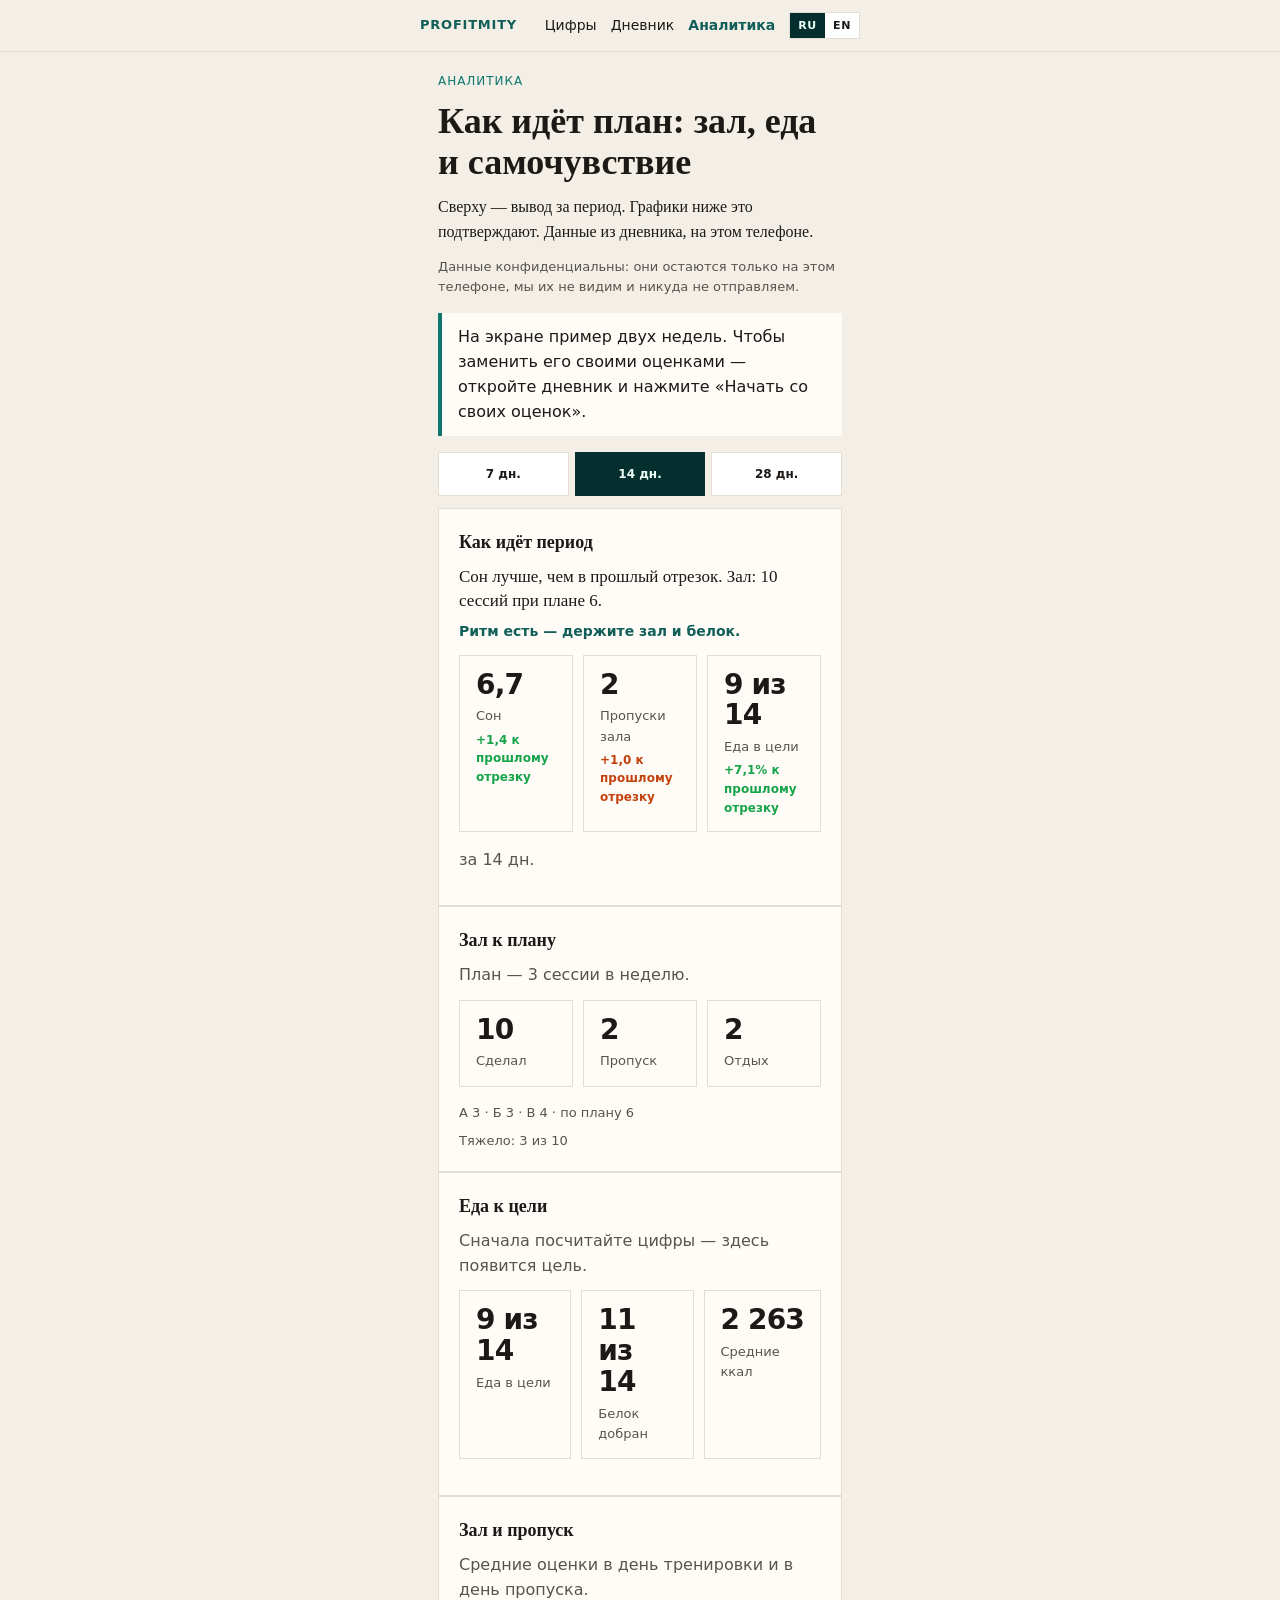
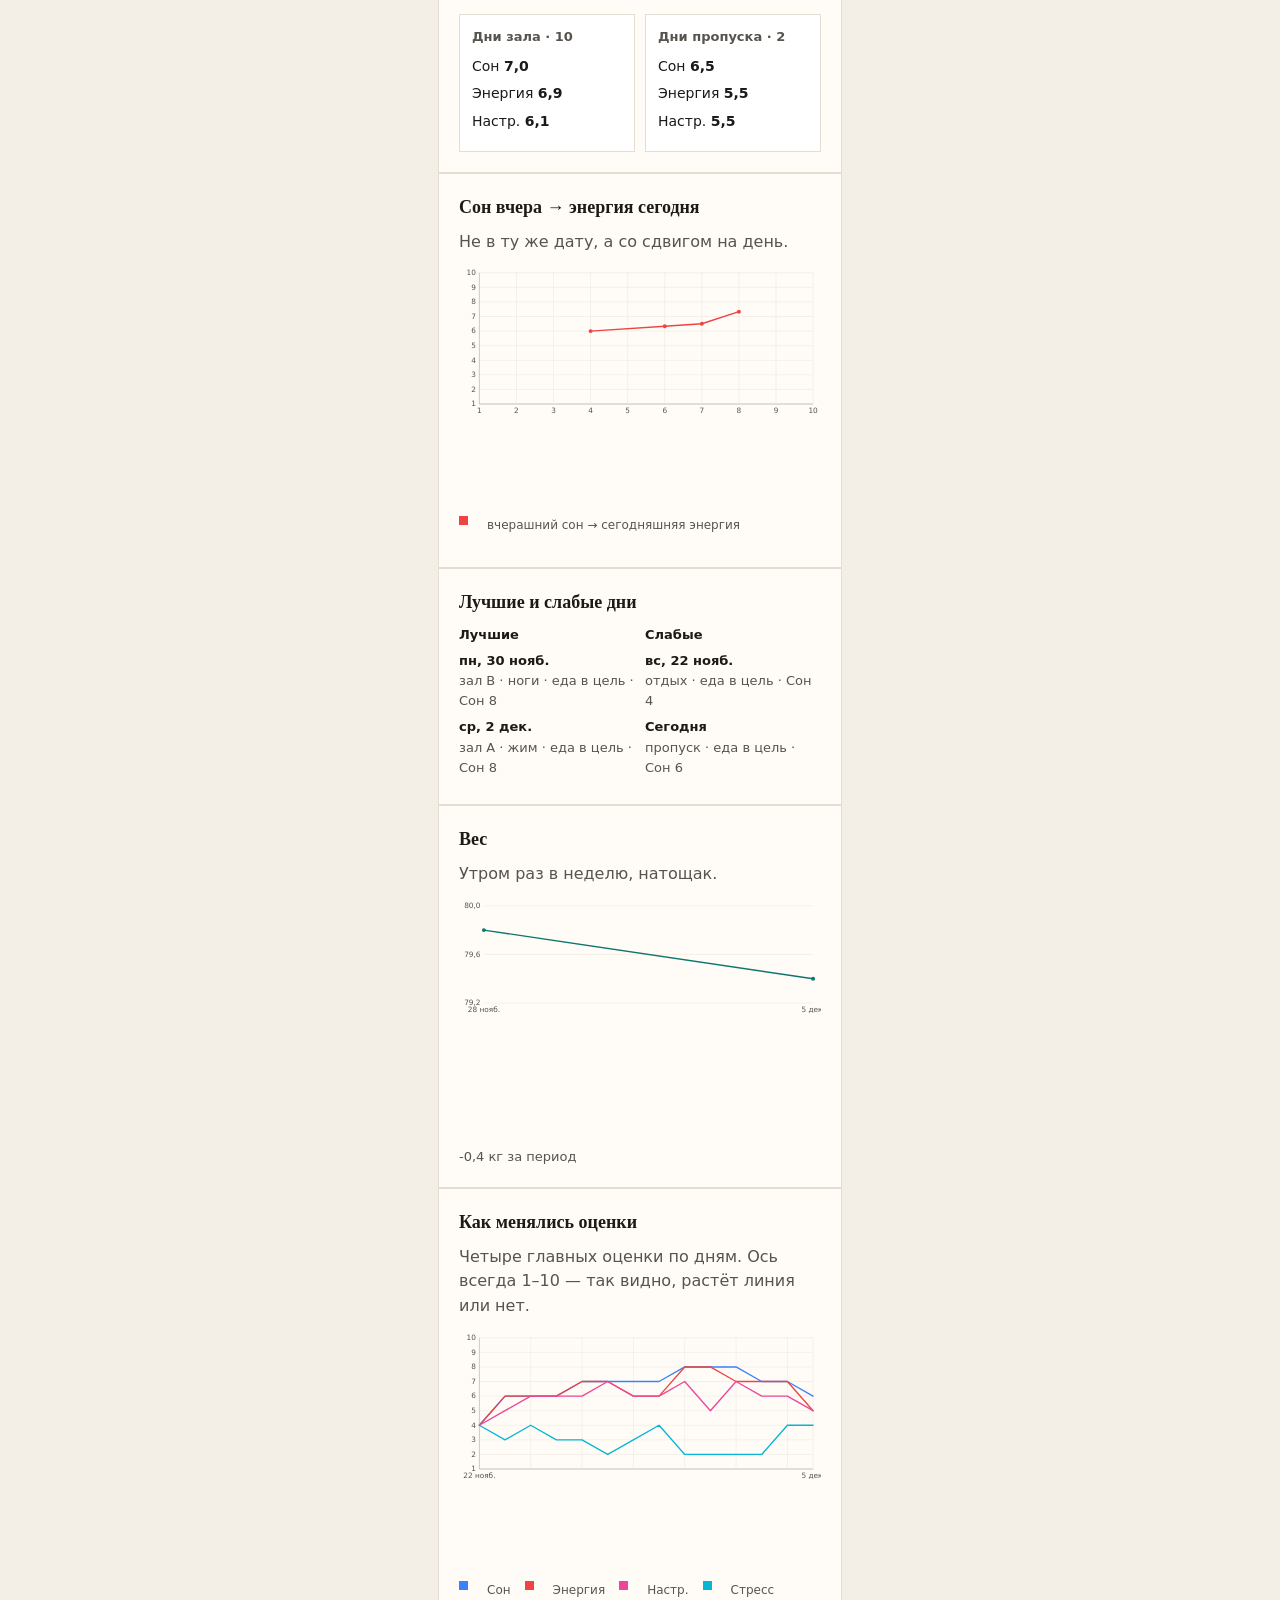
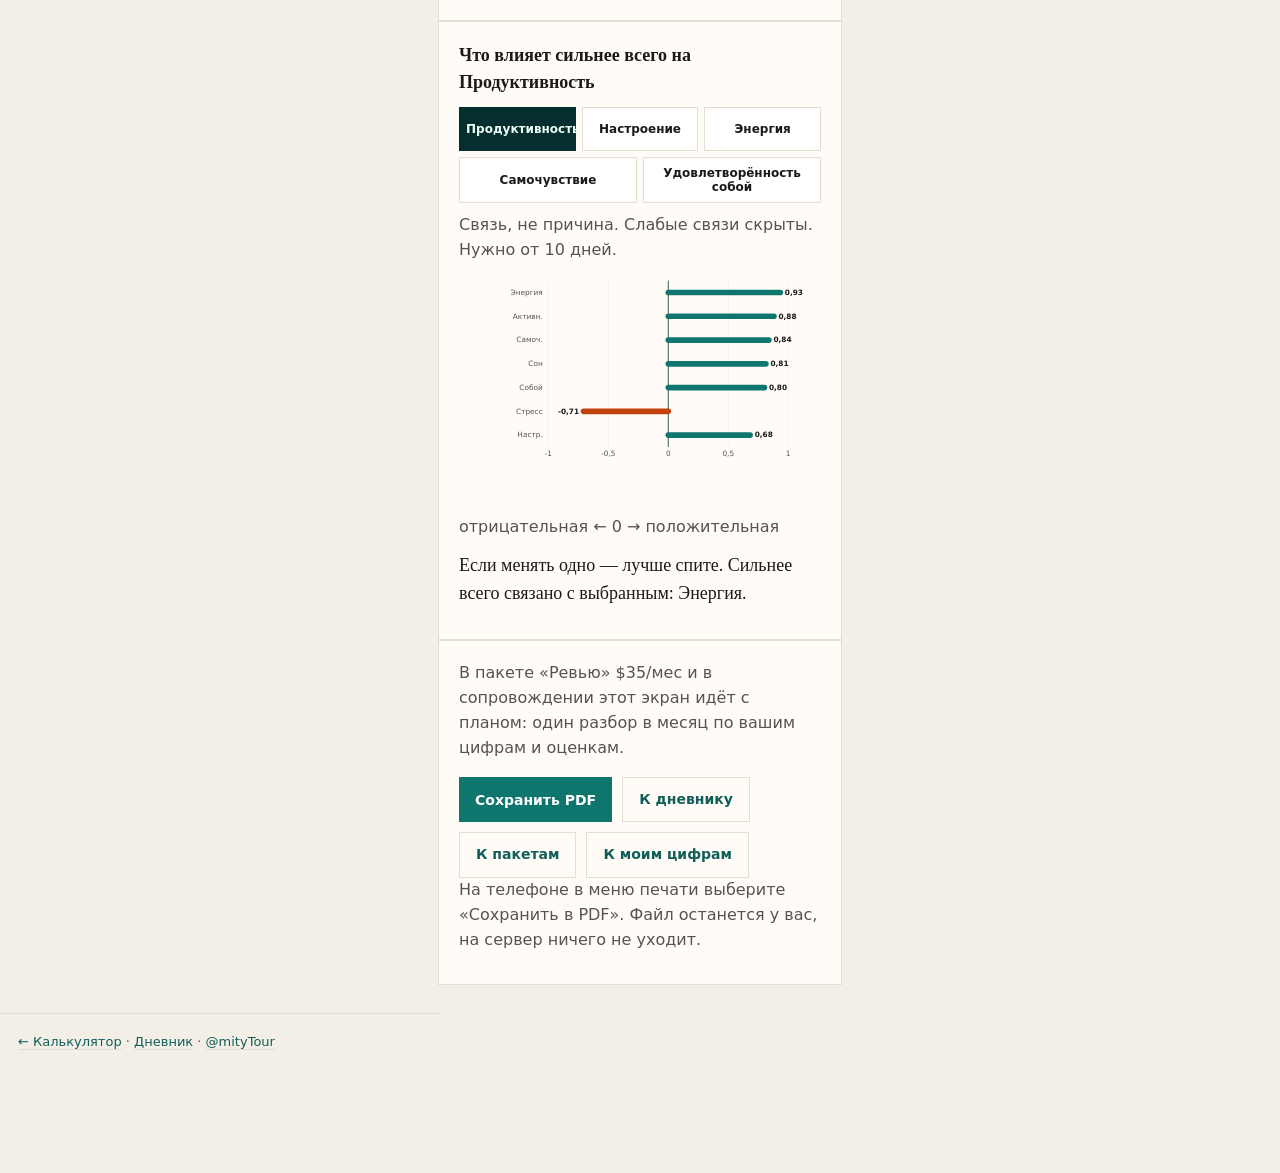
==== site/analytics.html @ 121be903 "Publish the static site so friends can try it on their phones. Co-authored-by: Cursor <cursoragent@c" ====
<!DOCTYPE html>
<html lang="ru" data-page="analytics">
<head>
  <meta charset="utf-8">
  <meta name="viewport" content="width=device-width, initial-scale=1, viewport-fit=cover">
  <title>Аналитика · ProFitMITY</title>
  <meta name="robots" content="noindex">
  <link rel="stylesheet" href="css/app.css">
</head>
<body class="diary-page analytics-page">
  <header class="top no-print">
    <div class="wrap wrap-wide top-inner">
      <a class="brand sans" href="index.html">ProFitMITY</a>
      <div class="top-right">
        <nav class="nav sans">
          <a href="index.html#calc" data-i18n="nav.numbers">Цифры</a>
          <a href="diary.html" data-i18n="nav.diary">Дневник</a>
          <a href="analytics.html" aria-current="page" data-i18n="nav.analytics">Аналитика</a>
        </nav>
        <div class="lang-switch sans" role="group" aria-label="Language">
          <button type="button" data-lang="ru">RU</button>
          <button type="button" data-lang="en">EN</button>
        </div>
      </div>
    </div>
  </header>

  <main class="wrap wrap-wide" id="app">
    <section class="hero diary-hero">
      <p class="kicker sans" data-i18n="analytics.kicker">Аналитика</p>
      <h1 data-i18n="analytics.h1">Как идёт план: зал, еда и самочувствие</h1>
      <p class="lead" data-i18n="analytics.lead">Сверху — вывод за период. Графики ниже это подтверждают. Данные из дневника, на этом телефоне.</p>
      <p class="privacy-note sans" data-i18n="diary.privacy">Данные конфиденциальны: они остаются только на этом телефоне, мы их не видим и никуда не отправляем.</p>
    </section>

    <p class="callout sans" id="demo-banner" data-i18n="analytics.demo">На экране пример двух недель. Чтобы заменить его своими оценками — откройте дневник и нажмите «Начать со своих оценок».</p>

    <p class="print-only sans" id="print-title"></p>

    <div class="seg log-seg no-print" id="period-range"></div>

    <section class="panel dash-panel" id="week-panel">
      <h3 data-i18n="an.weekTitle">Как идёт период</h3>
      <p class="week-verdict" id="week-verdict"></p>
      <p class="action-line" id="week-action"></p>
      <div class="dash-kpis three" id="week-kpis"></div>
      <p class="muted sans" id="week-range"></p>
    </section>

    <section class="panel dash-panel" id="train-panel">
      <h3 data-i18n="an.trainTitle">Зал к плану</h3>
      <p class="muted sans" data-i18n="an.trainHint">План — 3 сессии в неделю.</p>
      <div class="dash-kpis three" id="train-kpis"></div>
      <p class="fact-line sans" id="train-abc"></p>
      <p class="fact-line sans" id="train-hard"></p>
    </section>

    <section class="panel dash-panel" id="food-panel">
      <h3 data-i18n="an.foodTitle">Еда к цели</h3>
      <p class="muted sans" id="food-goal"></p>
      <div class="dash-kpis three" id="food-kpis"></div>
    </section>

    <section class="panel dash-panel" id="split-panel">
      <h3 data-i18n="an.splitTitle">Зал и пропуск</h3>
      <p class="muted sans" data-i18n="an.splitHint">Средние оценки в день тренировки и в день пропуска.</p>
      <div class="compare-grid" id="split-grid"></div>
    </section>

    <section class="panel dash-panel" id="lag-panel">
      <h3 data-i18n="an.lagTitle">Сон вчера → энергия сегодня</h3>
      <p class="muted sans" data-i18n="an.lagHint">Не в ту же дату, а со сдвигом на день.</p>
      <div class="chart-frame" id="lag-chart"></div>
      <p class="legend sans" id="lag-legend"></p>
      <p class="muted sans" id="lag-note"></p>
    </section>

    <section class="panel dash-panel" id="extremes-panel">
      <h3 data-i18n="an.extremesTitle">Лучшие и слабые дни</h3>
      <div id="extremes" class="extremes"></div>
    </section>

    <section class="panel dash-panel hidden" id="weight-panel">
      <h3 data-i18n="an.weightTitle">Вес</h3>
      <p class="muted sans" id="weight-hint"></p>
      <div class="chart-frame" id="weight-chart"></div>
      <p class="fact-line sans" id="weight-pace"></p>
    </section>

    <section class="panel dash-panel">
      <h3 data-i18n="diary.stack">Как менялись оценки</h3>
      <p class="muted sans" data-i18n="diary.stackHint">Четыре главных оценки по дням. Ось всегда 1–10 — так видно, растёт линия или нет.</p>
      <div class="chart-frame" id="stack-chart"></div>
      <p class="legend sans" id="stack-legend"></p>
    </section>

    <section class="panel dash-panel" id="influence-panel">
      <h3 class="influence-title"><span data-i18n="diary.topOn">Что влияет сильнее всего на</span> <span id="influence-label"></span></h3>
      <div class="seg log-seg influence-seg no-print" id="influence-target"></div>
      <p class="muted sans" data-i18n="an.influenceNote">Связь, не причина. Слабые связи не показываем.</p>
      <div class="chart-frame" id="influence-chart"></div>
      <p class="muted sans" data-i18n="diary.corrAxis">отрицательная ←  0  → положительная</p>
      <p id="insight" class="insight"></p>
    </section>

    <section class="panel">
      <p class="muted sans" data-i18n="diary.reviewNote">В пакете «Ревью» $35/мес и в сопровождении этот экран идёт с планом: один разбор в месяц по вашим цифрам и оценкам.</p>
      <div class="actions no-print">
        <button type="button" class="btn" id="save-analytics" data-i18n="diary.savePdf">Сохранить PDF</button>
        <a class="btn ghost" href="diary.html" data-i18n="analytics.toDiary">К дневнику</a>
        <a class="btn ghost" href="index.html#packs" data-i18n="diary.toPacks">К пакетам</a>
        <a class="btn ghost" href="plan.html" id="to-plan" data-i18n="diary.toPlan">К моим цифрам</a>
      </div>
      <p class="muted sans no-print" data-i18n="diary.savePdfHint">На телефоне в меню печати выберите «Сохранить в PDF». Файл останется у вас, на сервер ничего не уходит.</p>
    </section>
  </main>

  <footer class="site wrap wrap-wide sans">
    <p><a href="index.html" data-i18n="plan.back">← Калькулятор</a> · <a href="diary.html" data-i18n="nav.diary">Дневник</a> · <a href="https://t.me/mityTour">@mityTour</a></p>
  </footer>

  <script src="js/config.js"></script>
  <script src="js/i18n.js"></script>
  <script src="js/calc.js"></script>
  <script src="js/diary.js"></script>
</body>
</html>
---- site/css/app.css ----
:root {
  --bg: #f4efe6;
  --paper: #fffcf7;
  --ink: #1c1917;
  --muted: #57534e;
  --line: #e4ddd2;
  --accent: #0f766e;
  --accent-d: #115e59;
  --warn: #c2410c;
  --chip: #ecfdf5;
  --dark: #042f2e;
  --dark-ink: #ecfdf5;
  --mint: #99f6e4;
}
* { box-sizing: border-box; }
html { scroll-behavior: smooth; }
body {
  margin: 0;
  font-family: "Iowan Old Style", "Palatino Linotype", Palatino, Georgia, serif;
  background: var(--bg);
  color: var(--ink);
  line-height: 1.55;
}
a { color: var(--accent-d); }
a:hover { color: var(--warn); }
.sans { font-family: ui-sans-serif, system-ui, -apple-system, sans-serif; }
.wrap { max-width: 920px; margin: 0 auto; padding: 0 18px; }
.muted { color: var(--muted); }

.top {
  position: sticky;
  top: 0;
  z-index: 20;
  background: rgba(244, 239, 230, 0.92);
  backdrop-filter: blur(10px);
  border-bottom: 1px solid var(--line);
}
.top-inner {
  display: flex;
  align-items: center;
  justify-content: space-between;
  gap: 12px;
  padding: 12px 0;
}
.brand {
  font-weight: 700;
  letter-spacing: 0.06em;
  text-transform: uppercase;
  font-size: 13px;
  color: var(--accent-d);
  text-decoration: none;
  white-space: nowrap;
}
.top-right { display: flex; align-items: center; gap: 14px; }
.lang-switch {
  display: flex;
  border: 1px solid var(--line);
  background: #fff;
  flex-shrink: 0;
}
.lang-switch button {
  border: 0;
  background: transparent;
  color: var(--ink);
  font: 600 11px ui-sans-serif, system-ui, sans-serif;
  letter-spacing: 0.06em;
  padding: 6px 8px;
  cursor: pointer;
}
.lang-switch button[aria-pressed="true"] {
  background: var(--dark);
  color: var(--dark-ink);
}
.kicker { letter-spacing: 0.08em; max-width: 46em; }
.nav { display: flex; flex-wrap: wrap; gap: 10px 14px; font-size: 14px; align-items: center; justify-content: flex-end; }
.nav a { text-decoration: none; color: var(--ink); }
.nav a:hover { color: var(--accent); }
.btn {
  display: inline-flex;
  align-items: center;
  justify-content: center;
  gap: 8px;
  border: 0;
  cursor: pointer;
  text-decoration: none;
  font-family: ui-sans-serif, system-ui, sans-serif;
  font-size: 14px;
  font-weight: 600;
  padding: 11px 16px;
  background: var(--accent);
  color: #fff;
}
.btn:hover { background: var(--accent-d); color: #fff; }
.btn.ghost {
  background: transparent;
  color: var(--accent-d);
  border: 1px solid var(--line);
}
.btn.ghost:hover { border-color: var(--accent); color: var(--accent-d); }
.btn.dark { background: var(--dark); color: var(--dark-ink); }
.btn.dark:hover { background: #134e4a; color: #fff; }
.btn.full { width: 100%; }

.hero { padding: 36px 0 12px; }
.kicker {
  color: var(--accent);
  font-size: 12px;
  letter-spacing: 0.08em;
  text-transform: uppercase;
  margin: 0 0 10px;
  max-width: 46em;
}
h1 { font-size: clamp(26px, 4.2vw, 36px); line-height: 1.15; margin: 0 0 12px; font-weight: 700; }
h2 { font-size: 26px; margin: 0 0 10px; }
h3 { font-size: 18px; margin: 0 0 8px; }
p { margin: 0 0 12px; }
.lead { font-size: 18px; max-width: 38em; }

.panel {
  background: var(--paper);
  border: 1px solid var(--line);
  padding: 20px;
  margin: 0 0 20px;
}
.grid-2 { display: grid; grid-template-columns: 1fr 1fr; gap: 12px; }
.grid-3 { display: grid; grid-template-columns: 1fr 1fr 1fr; gap: 12px; }
.stats { display: grid; grid-template-columns: repeat(4, 1fr); gap: 10px; }
.stat {
  background: var(--chip);
  border: 1px solid #d1fae5;
  padding: 12px;
}
.stat b {
  display: block;
  font-size: 22px;
  font-family: ui-sans-serif, system-ui, sans-serif;
}
.stat span {
  font-size: 12px;
  color: var(--muted);
  font-family: ui-sans-serif, system-ui, sans-serif;
}

label.field, .field {
  display: flex;
  flex-direction: column;
  gap: 6px;
  font-family: ui-sans-serif, system-ui, sans-serif;
  font-size: 13px;
  color: var(--muted);
}
input[type="number"], input[type="text"] {
  font: 16px ui-sans-serif, system-ui, sans-serif;
  padding: 10px 12px;
  border: 1px solid var(--line);
  background: #fff;
  color: var(--ink);
  width: 100%;
}
input:focus, .seg button:focus-visible, .btn:focus-visible {
  outline: 2px solid var(--accent);
  outline-offset: 2px;
}
.seg {
  display: flex;
  flex-wrap: wrap;
  gap: 6px;
}
.seg button {
  font: 13px ui-sans-serif, system-ui, sans-serif;
  padding: 8px 10px;
  border: 1px solid var(--line);
  background: #fff;
  color: var(--ink);
  cursor: pointer;
}
.seg button[aria-pressed="true"] {
  background: var(--dark);
  color: var(--dark-ink);
  border-color: var(--dark);
}

.protocol {
  background: var(--dark);
  color: var(--dark-ink);
  padding: 18px 20px;
  margin: 0 0 20px;
}
.protocol h3 {
  color: var(--mint);
  margin-bottom: 8px;
  font-family: ui-sans-serif, system-ui, sans-serif;
  font-size: 12px;
  letter-spacing: 0.1em;
  text-transform: uppercase;
}
.protocol p { margin: 0; }
.actions { display: flex; flex-wrap: wrap; gap: 10px; margin-top: 16px; }
.callout {
  border-left: 4px solid var(--accent);
  background: var(--paper);
  padding: 12px 16px;
  margin: 0 0 16px;
}
.callout.warn { border-left-color: var(--warn); }
.cluster {
  margin-top: 16px;
  padding-top: 14px;
  border-top: 1px solid var(--line);
}
.cluster:first-child { margin-top: 0; padding-top: 0; border-top: 0; }
.cluster-title {
  margin: 0 0 10px;
  font-size: 11px;
  letter-spacing: 0.1em;
  text-transform: uppercase;
  color: var(--accent);
}
.star-note {
  margin: 8px 0 0;
  font-size: 12px;
  color: var(--muted);
  line-height: 1.4;
}
.pack-seg { margin: 4px 0 8px; }
.pack-seg button { flex: 1 1 auto; text-align: center; font-size: 12px; padding: 8px; }
.who {
  display: grid;
  grid-template-columns: 1fr 1fr;
  gap: 12px;
}
.who article {
  background: var(--paper);
  border: 1px solid var(--line);
  padding: 16px;
}
.who h3 { margin-bottom: 6px; }
.cards { display: grid; grid-template-columns: 1fr 1fr; gap: 12px; }
.card {
  background: var(--paper);
  border: 1px solid var(--line);
  padding: 18px;
  display: flex;
  flex-direction: column;
  gap: 8px;
}
.card.featured { border-color: var(--accent); background: #f4fffb; }
.card-sub {
  display: block;
  font-size: 14px;
  font-weight: 400;
  color: var(--muted);
  margin-top: 2px;
}
.price {
  font-family: ui-sans-serif, system-ui, sans-serif;
  font-size: 22px;
  font-weight: 700;
  color: var(--accent-d);
  line-height: 1.2;
}
.price .rub {
  display: block;
  margin-top: 2px;
  font-size: 14px;
  font-weight: 600;
  color: var(--muted);
}
.pay-note {
  margin: 0;
  font-size: 12px;
  color: var(--muted);
}
.card ul {
  margin: 0 0 12px;
  padding-left: 18px;
  color: var(--muted);
  font-family: ui-sans-serif, system-ui, sans-serif;
  font-size: 14px;
}
.card .btn { margin-top: auto; }
.pill {
  display: inline-block;
  font-family: ui-sans-serif, system-ui, sans-serif;
  font-size: 11px;
  letter-spacing: 0.06em;
  text-transform: uppercase;
  background: var(--chip);
  color: var(--accent-d);
  padding: 4px 8px;
  width: fit-content;
}
table {
  width: 100%;
  border-collapse: collapse;
  background: var(--paper);
  font-family: ui-sans-serif, system-ui, sans-serif;
  font-size: 14px;
}
th, td { border: 1px solid var(--line); padding: 8px 10px; text-align: left; }
th { background: var(--chip); }

.wrap-wide { max-width: 1120px; }
.step .btn { margin-top: 10px; padding: 8px 12px; font-size: 13px; }
.dash-title { display: flex; align-items: baseline; gap: 10px; flex-wrap: wrap; }
.dash-scale {
  display: block;
  font-size: 13px;
  color: var(--muted);
  font-weight: 400;
  font-family: ui-sans-serif, system-ui, sans-serif;
  margin-top: 2px;
}
.dash-sub { font-size: 14px; color: var(--muted); font-weight: 400; font-family: ui-sans-serif, system-ui, sans-serif; }
.dash-kpis { display: grid; grid-template-columns: repeat(4, 1fr); gap: 10px; margin-bottom: 16px; }
.dash-kpis.three { grid-template-columns: 1fr 1fr 1fr; }
.dash-kpi small {
  display: block;
  margin-top: 4px;
  font-size: 12px;
  font-family: ui-sans-serif, system-ui, sans-serif;
  font-weight: 600;
}
.dash-kpi .up { color: #16a34a; }
.dash-kpi .down { color: #c2410c; }
.dash-kpi .flat { color: var(--muted); }
.week-verdict {
  font-size: 17px;
  line-height: 1.4;
  margin: 0 0 8px;
  max-width: 42em;
}
.action-line {
  font-family: ui-sans-serif, system-ui, sans-serif;
  font-size: 14px;
  font-weight: 600;
  color: var(--accent-d);
  margin: 0 0 12px;
}
.fact-line {
  margin: 8px 0 0;
  font-size: 13px;
  color: var(--muted);
}
.compare-grid {
  display: grid;
  grid-template-columns: 1fr 1fr;
  gap: 10px;
  margin-top: 8px;
}
.compare-cell {
  background: #fff;
  border: 1px solid var(--line);
  padding: 12px;
}
.compare-cell h4 {
  margin: 0 0 8px;
  font-size: 13px;
  font-family: ui-sans-serif, system-ui, sans-serif;
  color: var(--muted);
  font-weight: 600;
}
.compare-cell p {
  margin: 0 0 6px;
  font-size: 14px;
  font-family: ui-sans-serif, system-ui, sans-serif;
}
.compare-cell b {
  font-variant-numeric: tabular-nums;
}
.extremes { display: grid; grid-template-columns: 1fr 1fr; gap: 10px; }
.extremes-col h4 {
  margin: 0 0 6px;
  font-size: 13px;
  font-family: ui-sans-serif, system-ui, sans-serif;
}
.extreme-row {
  font-size: 13px;
  font-family: ui-sans-serif, system-ui, sans-serif;
  margin: 0 0 6px;
  color: var(--muted);
}
.extreme-row b { color: var(--ink); display: block; }
#period-range { margin: 8px 0 12px; }
.dash-kpi {
  background: var(--paper);
  border: 1px solid var(--line);
  padding: 14px 16px;
}
.dash-kpi b {
  display: block;
  font-size: 28px;
  font-family: ui-sans-serif, system-ui, sans-serif;
  letter-spacing: -0.03em;
  line-height: 1.1;
}
.dash-kpi span {
  display: block;
  margin-top: 6px;
  font-size: 13px;
  color: var(--muted);
  font-family: ui-sans-serif, system-ui, sans-serif;
}
.dash-grid {
  display: grid;
  grid-template-columns: 1fr 1fr;
  gap: 12px;
  margin: 0 0 16px;
}
.dash-panel { margin-bottom: 0; }
.chart-frame { min-height: 240px; }
.heat-wrap { margin-top: 12px; }
.influence-title { margin-bottom: 10px; }
.influence-seg { margin: 0 0 10px; }
.influence-seg button { flex: 1 1 40%; }
.chart-svg { width: 100%; height: auto; display: block; }
.legend {
  display: flex;
  flex-wrap: wrap;
  gap: 8px 14px;
  margin: 10px 0 0;
  font-size: 12px;
  color: var(--muted);
}
.legend i {
  display: inline-block;
  width: 9px;
  height: 9px;
  margin-right: 5px;
  vertical-align: middle;
}
.day-form { display: flex; flex-direction: column; gap: 10px; }
.score-row {
  display: grid;
  grid-template-columns: 140px 1fr;
  gap: 8px;
  align-items: center;
  font-family: ui-sans-serif, system-ui, sans-serif;
  font-size: 12px;
  color: var(--muted);
}
.score-seg {
  display: grid;
  grid-template-columns: repeat(10, minmax(0, 1fr));
  gap: 4px;
}
.score-seg button { padding: 6px 0; min-width: 0; flex: none; }
.checks { display: flex; flex-wrap: wrap; gap: 12px; font-size: 14px; }
.checks label { display: flex; align-items: center; gap: 6px; }
.heat-wrap { overflow-x: auto; }
table.heat th:first-child { white-space: nowrap; }
table.heat td { text-align: center; font-variant-numeric: tabular-nums; font-weight: 600; }
.insight { font-size: 18px; max-width: 42em; }
.table-scroll { overflow-x: auto; }

.diary-hero { padding: 20px 0 8px; }
.diary-hero .lead { font-size: 16px; }
.diary-tabs {
  display: grid;
  grid-template-columns: 1fr 1fr 1fr;
  gap: 6px;
  position: sticky;
  top: 52px;
  z-index: 15;
  background: var(--bg);
  padding: 8px 0 10px;
  margin-bottom: 8px;
}
.diary-tabs.two { grid-template-columns: 1fr 1fr; }
.nav a[aria-current="page"] { color: var(--accent-d); font-weight: 700; }
.diary-tabs button {
  border: 1px solid var(--line);
  background: var(--paper);
  color: var(--ink);
  font: 600 13px ui-sans-serif, system-ui, sans-serif;
  padding: 10px 8px;
  min-height: 44px;
  cursor: pointer;
}
.diary-tabs button[aria-selected="true"] {
  background: var(--dark);
  color: var(--dark-ink);
  border-color: var(--dark);
}
.day-nav {
  display: grid;
  grid-template-columns: 44px 1fr 44px;
  gap: 8px;
  align-items: center;
  margin-bottom: 4px;
}
.day-nav > button {
  height: 44px;
  border: 1px solid var(--line);
  background: var(--paper);
  font-size: 22px;
  cursor: pointer;
  color: var(--ink);
}
.day-nav-center {
  display: flex;
  flex-direction: column;
  align-items: center;
  gap: 4px;
  margin: 0;
}
.day-nav-center strong { font-size: 16px; }
.day-nav-center input[type="date"] { text-align: center; }
.log-card {
  background: var(--paper);
  border: 1px solid var(--line);
  padding: 16px;
  margin: 0 0 12px;
}
.log-card h3 { margin-bottom: 10px; }
.field-label {
  margin: 12px 0 6px;
  font-size: 13px;
  color: var(--muted);
  font-family: ui-sans-serif, system-ui, sans-serif;
}
.log-seg button {
  flex: 1 1 30%;
  min-height: 44px;
  font-size: 13px;
  font-weight: 600;
}
.target-line {
  margin: 0 0 10px;
  font-size: 13px;
  color: var(--accent-d);
}
.score-row span {
  font-size: 14px;
  color: var(--ink);
  font-weight: 600;
}
.score-seg button {
  min-height: 40px;
  font-size: 14px;
  font-weight: 600;
}
body.diary-page .wrap,
body.diary-page .wrap-wide { max-width: 440px; }
body.diary-page .dash-kpis { grid-template-columns: 1fr 1fr; }
body.diary-page .dash-kpis.three { grid-template-columns: 1fr 1fr 1fr; }
body.diary-page .dash-grid { grid-template-columns: 1fr; }
.save-bar {
  display: flex;
  flex-direction: column;
  gap: 8px;
  padding: 12px 0 calc(8px + env(safe-area-inset-bottom));
  background: var(--bg);
}
#toggle-more { margin: 12px 0 8px; }
.day-nav-center input[type="date"] {
  font-size: 16px;
  border: 0;
  background: transparent;
  color: var(--muted);
  width: 100%;
}
.log-seg { display: flex; flex-wrap: wrap; }
.log-seg button {
  flex: 1 1 28%;
  min-width: 0;
  padding: 8px 6px;
  font-size: 12px;
}
.save-bar { z-index: 12; }
@media (max-width: 760px) {
  .save-bar {
    position: sticky;
    bottom: 0;
    box-shadow: 0 -10px 18px var(--bg);
  }
  body.diary-page { padding-bottom: 16px; }
  .diary-hero { padding: 8px 0 0; }
  .diary-hero h1 { font-size: 24px; margin: 4px 0 6px; }
  .diary-hero .lead { font-size: 14px; margin: 0 0 8px; }
  .diary-page .callout { font-size: 13px; margin: 8px 0; }
}
.log-cards { display: flex; flex-direction: column; gap: 10px; }
.log-day {
  background: var(--paper);
  border: 1px solid var(--line);
  padding: 14px 16px;
  display: grid;
  gap: 6px;
}
.log-day b { font-family: ui-sans-serif, system-ui, sans-serif; }
.log-day p { margin: 0; font-size: 14px; color: var(--muted); font-family: ui-sans-serif, system-ui, sans-serif; }
body.diary-page .mobile-bar { display: none; }
body.diary-page { padding-bottom: 24px; }

button.linkish {
  border: 0;
  background: none;
  color: var(--accent-d);
  cursor: pointer;
  font: 13px ui-sans-serif, system-ui, sans-serif;
  text-decoration: underline;
}
.steps { display: grid; grid-template-columns: repeat(3, 1fr); gap: 12px; margin: 16px 0 28px; }
.step { background: var(--paper); border: 1px solid var(--line); padding: 16px; }
.num {
  width: 28px;
  height: 28px;
  background: var(--accent);
  color: #fff;
  display: flex;
  align-items: center;
  justify-content: center;
  font-family: ui-sans-serif, system-ui, sans-serif;
  font-weight: 700;
  font-size: 13px;
  margin-bottom: 10px;
}

footer.site {
  margin: 28px 0 96px;
  padding-top: 18px;
  border-top: 1px solid var(--line);
  font-size: 13px;
  color: var(--muted);
}
footer.site a { color: var(--accent-d); text-decoration: none; border-bottom: 1px solid var(--line); }

.mobile-bar {
  display: none;
  position: fixed;
  left: 0;
  right: 0;
  bottom: 0;
  gap: 8px;
  padding: 10px 12px calc(10px + env(safe-area-inset-bottom));
  background: var(--paper);
  border-top: 1px solid var(--line);
}

.privacy-note {
  font-size: 13px;
  color: var(--muted);
  max-width: 42em;
  margin: 0 0 8px;
}
.food-results { display: flex; flex-direction: column; gap: 8px; margin-top: 10px; }
.food-row {
  display: flex;
  align-items: center;
  justify-content: space-between;
  flex-wrap: wrap;
  gap: 10px;
  border: 1px solid var(--line);
  background: #fff;
  padding: 8px 10px;
}
.food-row.open {
  border-color: var(--accent);
  background: var(--chip);
}
.food-row b {
  display: block;
  font-family: ui-sans-serif, system-ui, sans-serif;
  font-size: 14px;
}
.food-row span {
  display: block;
  font-size: 12px;
  color: var(--muted);
  font-family: ui-sans-serif, system-ui, sans-serif;
}
.food-row .btn { min-width: 44px; padding: 8px 12px; flex-shrink: 0; }
.food-peek {
  border: 0;
  background: transparent;
  text-align: left;
  padding: 0;
  cursor: pointer;
  flex: 1;
  min-width: 0;
  color: inherit;
}
.food-actions { display: flex; gap: 6px; flex-shrink: 0; align-items: center; }
.food-macros {
  display: none;
  width: 100%;
  margin: 2px 0 0;
  font-size: 13px;
  font-weight: 700;
  color: var(--dark);
  font-family: ui-sans-serif, system-ui, sans-serif;
}
.food-row.open .food-macros { display: block; }
.print-only { display: none; }
.hidden { display: none !important; }
.section { padding: 12px 0 8px; }

@media (max-width: 760px) {
  body { padding-bottom: 76px; }
  h1 { font-size: 28px; }
  .grid-2, .grid-3, .stats, .cards, .steps { grid-template-columns: 1fr 1fr; }
  .stats { grid-template-columns: 1fr 1fr; }
  .steps { grid-template-columns: 1fr; }
  .dash-kpis, .dash-grid { grid-template-columns: 1fr 1fr; }
  .dash-kpis.three { grid-template-columns: 1fr 1fr 1fr; }
  .compare-grid { grid-template-columns: 1fr 1fr; }
  .score-row { grid-template-columns: 1fr; }
  .nav .wide { display: none; }
  .mobile-bar { display: flex; }
  footer.site { margin-bottom: 24px; }
}
@media (max-width: 520px) {
  .cards, .grid-2, .grid-3, .who, .dash-kpis, .dash-grid { grid-template-columns: 1fr; }
  .dash-kpis.three { grid-template-columns: 1fr 1fr 1fr; }
  .brand { font-size: 11px; letter-spacing: 0.04em; }
}
@media print {
  .top, .mobile-bar, .no-print { display: none !important; }
  body { background: #fff; }
  .panel, .card, .protocol { break-inside: avoid; }
  .print-only { display: block !important; margin: 0 0 12px; font-size: 13px; color: #57534e; }
  body.print-analytics .diary-hero,
  body.print-analytics .diary-tabs,
  body.print-analytics #demo-banner,
  body.print-analytics footer.site,
  body.print-analytics [data-panel="today"],
  body.print-analytics [data-panel="log"] { display: none !important; }
  body.print-analytics [data-panel="analytics"] { display: block !important; }
  body.print-analytics.analytics-page .diary-hero,
  body.print-analytics.analytics-page #demo-banner { display: none !important; }
  body.print-analytics { padding: 0; }
  body.print-analytics .wrap-wide { max-width: none; }
}
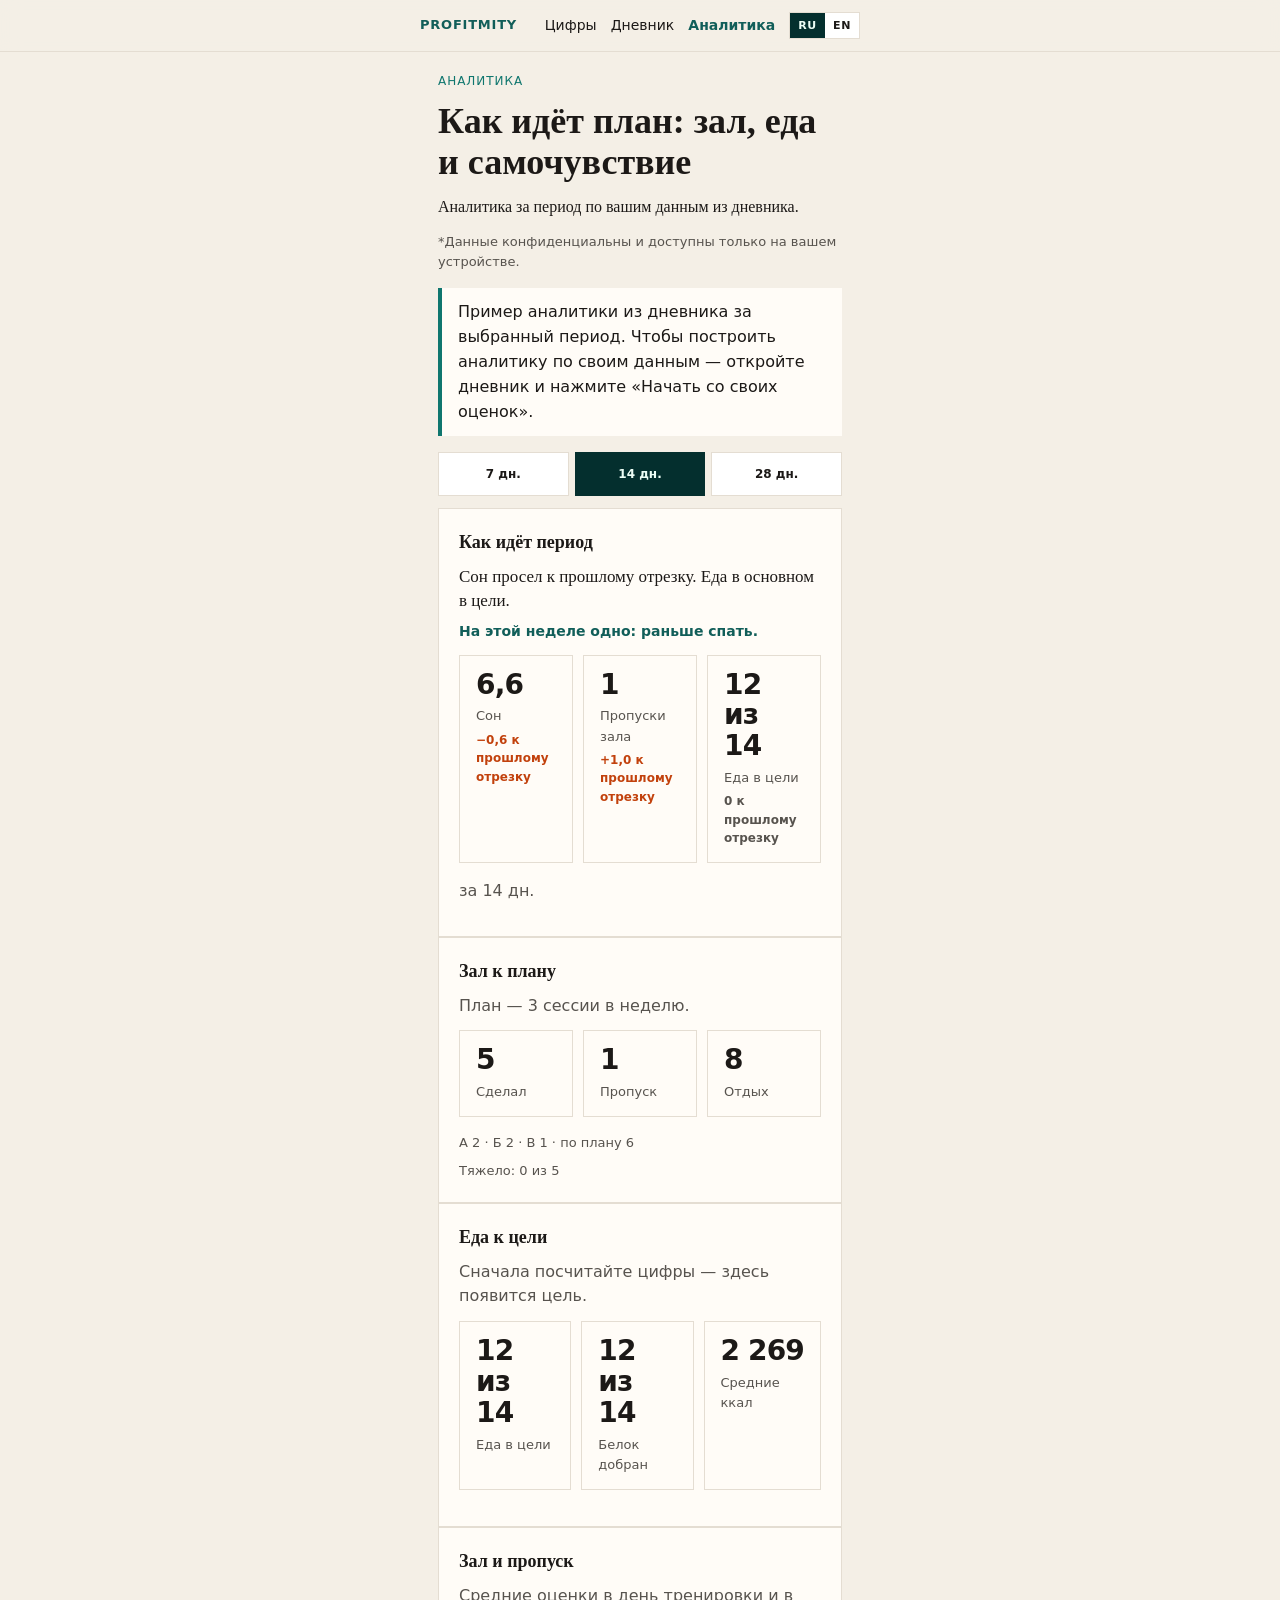
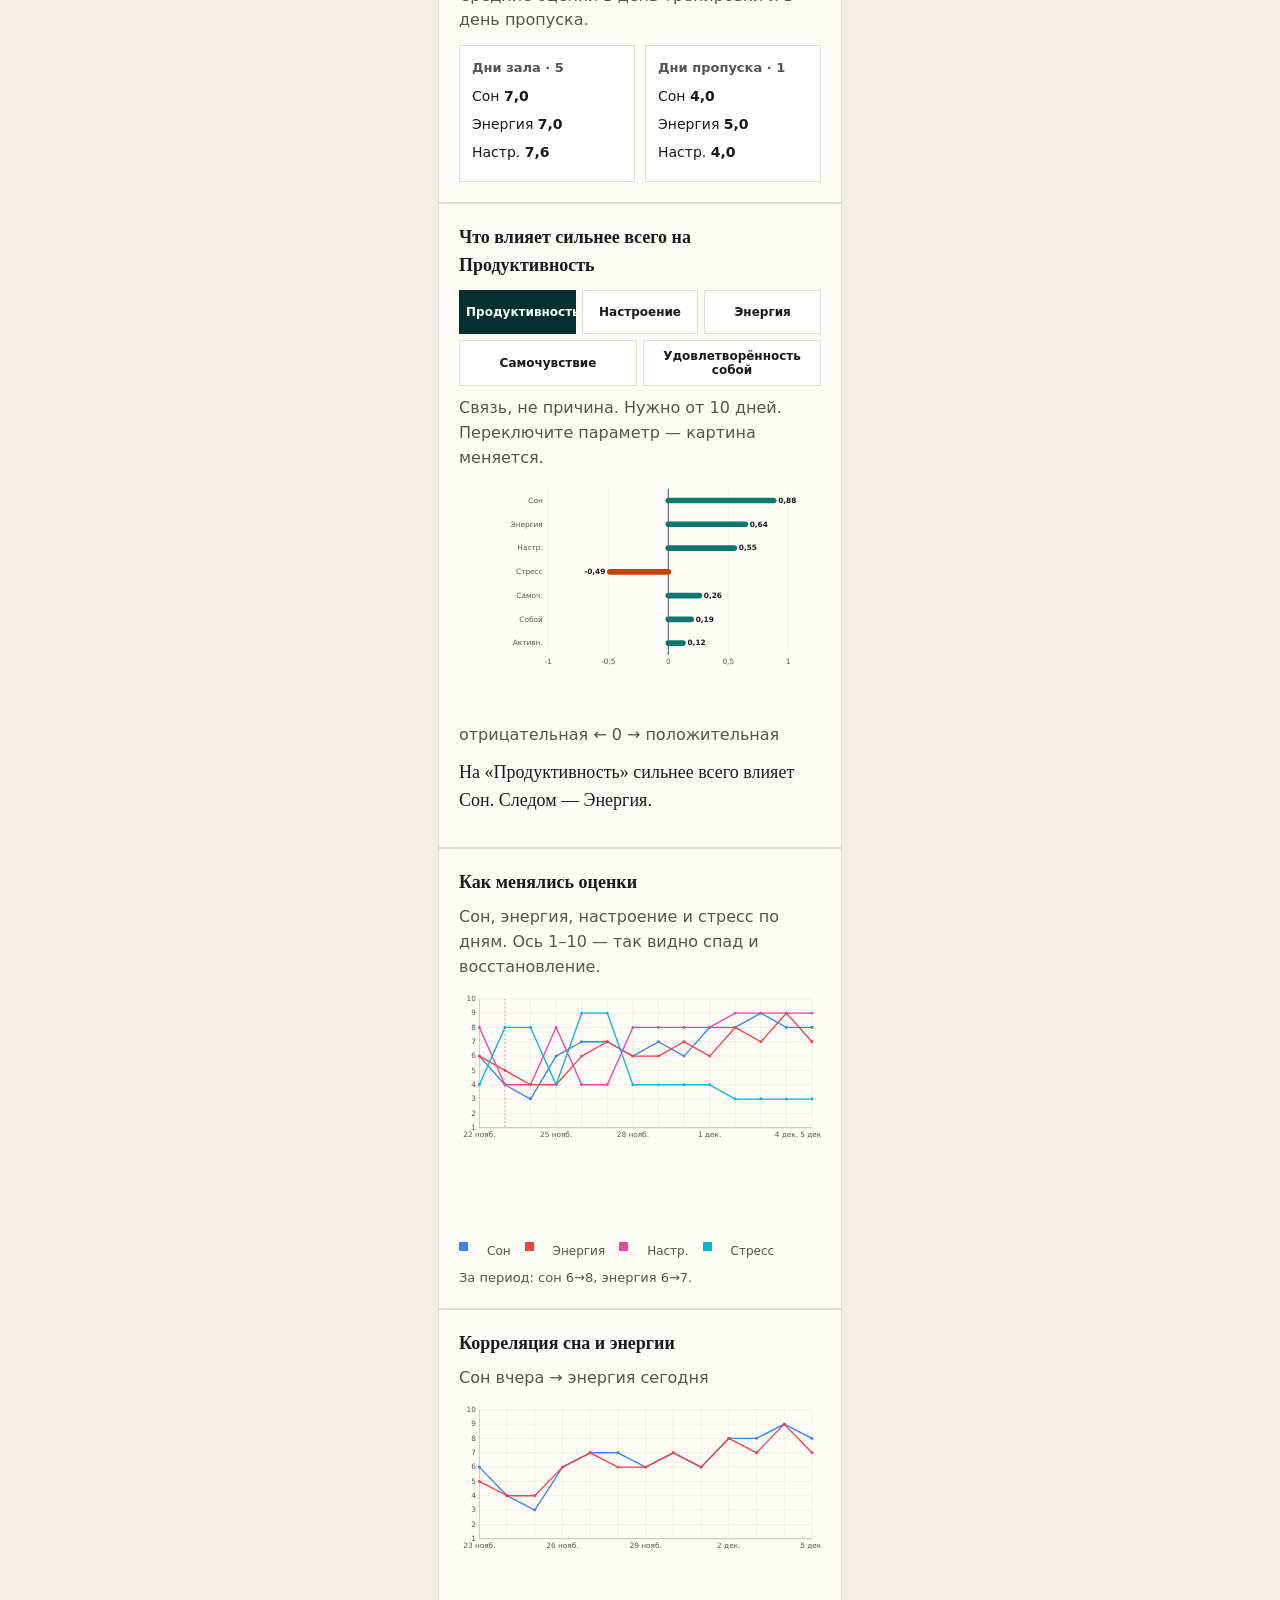
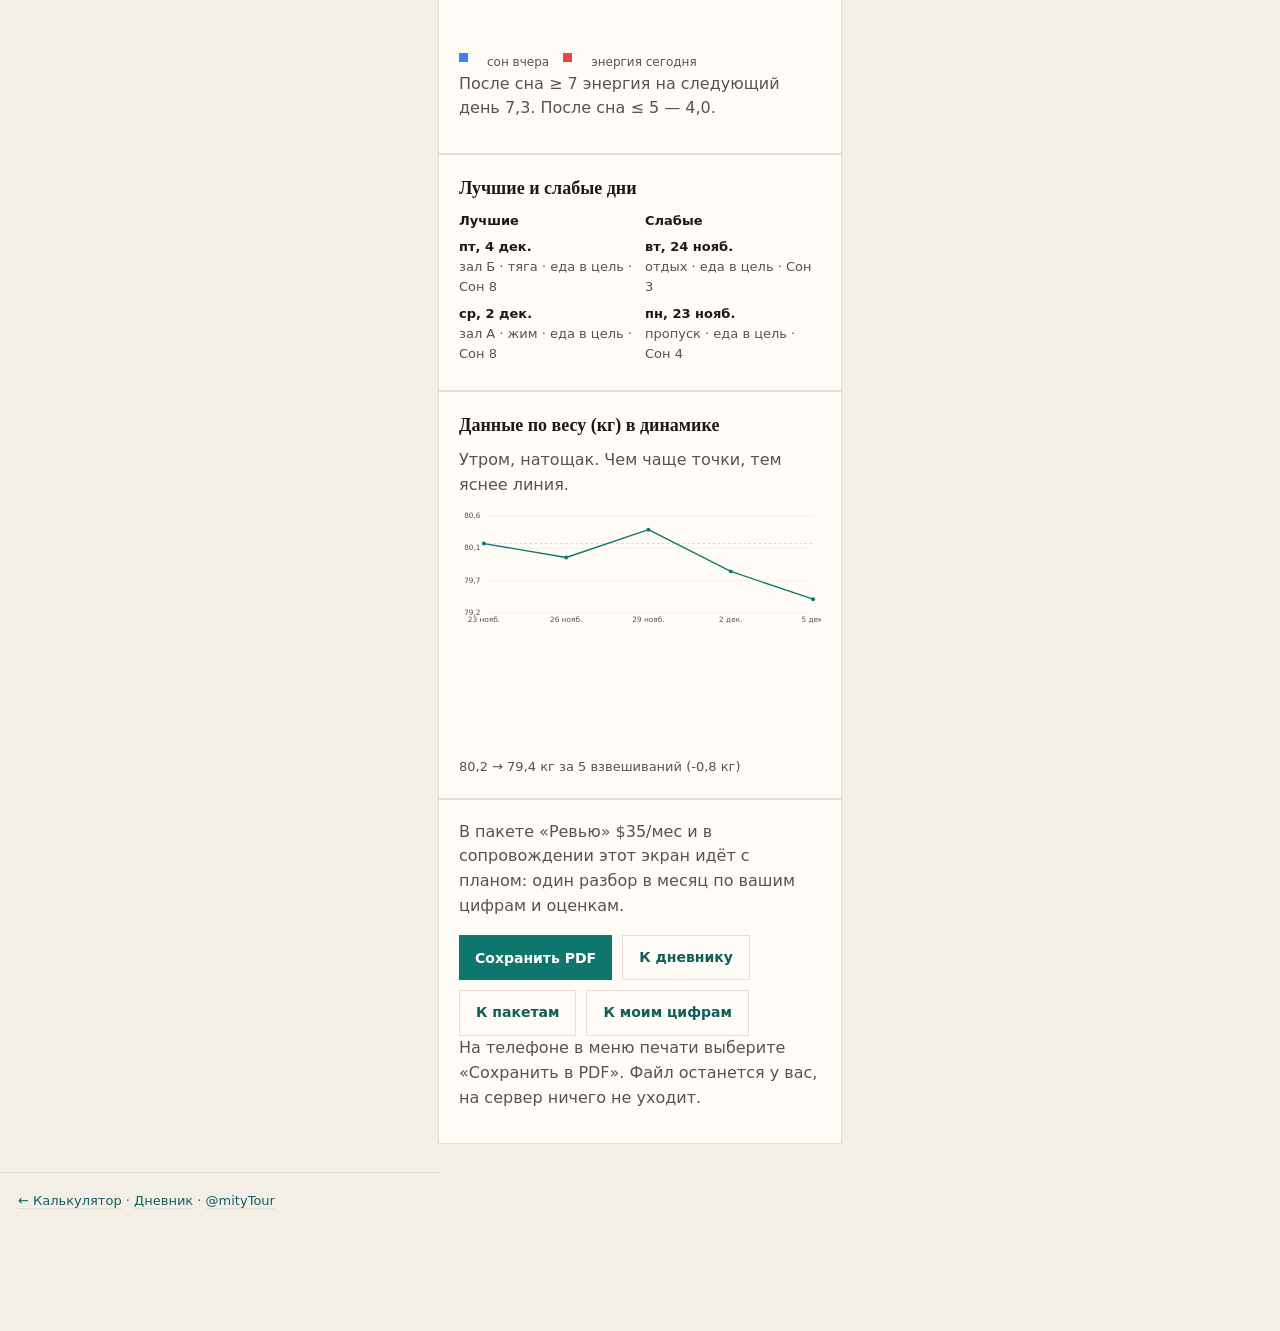
==== commit 9b51a245: "Ship diary and analytics copy plus a more readable demo on the live site. Co-authored-by: Cursor <cu" ====
--- a/site/analytics.html
+++ b/site/analytics.html
@@ -29,11 +29,11 @@
     <section class="hero diary-hero">
       <p class="kicker sans" data-i18n="analytics.kicker">Аналитика</p>
       <h1 data-i18n="analytics.h1">Как идёт план: зал, еда и самочувствие</h1>
-      <p class="lead" data-i18n="analytics.lead">Сверху — вывод за период. Графики ниже это подтверждают. Данные из дневника, на этом телефоне.</p>
-      <p class="privacy-note sans" data-i18n="diary.privacy">Данные конфиденциальны: они остаются только на этом телефоне, мы их не видим и никуда не отправляем.</p>
+      <p class="lead" data-i18n="analytics.lead">Аналитика за период по вашим данным из дневника.</p>
+      <p class="privacy-note sans" data-i18n="diary.privacy">*Данные конфиденциальны и доступны только на вашем устройстве.</p>
     </section>
 
-    <p class="callout sans" id="demo-banner" data-i18n="analytics.demo">На экране пример двух недель. Чтобы заменить его своими оценками — откройте дневник и нажмите «Начать со своих оценок».</p>
+    <p class="callout sans" id="demo-banner" data-i18n="analytics.demo">Пример аналитики из дневника за выбранный период. Чтобы построить аналитику по своим данным — откройте дневник и нажмите «Начать со своих оценок».</p>
 
     <p class="print-only sans" id="print-title"></p>
 
@@ -67,9 +67,26 @@
       <div class="compare-grid" id="split-grid"></div>
     </section>
 
+    <section class="panel dash-panel" id="influence-panel">
+      <h3 class="influence-title"><span data-i18n="diary.topOn">Что влияет сильнее всего на</span> <span id="influence-label"></span></h3>
+      <div class="seg log-seg influence-seg no-print" id="influence-target"></div>
+      <p class="muted sans" data-i18n="an.influenceNote">Связь, не причина. Нужно от 10 дней. Переключите параметр — картина меняется.</p>
+      <div class="chart-frame" id="influence-chart"></div>
+      <p class="muted sans" data-i18n="diary.corrAxis">отрицательная ←  0  → положительная</p>
+      <p id="insight" class="insight"></p>
+    </section>
+
+    <section class="panel dash-panel">
+      <h3 data-i18n="diary.stack">Как менялись оценки</h3>
+      <p class="muted sans" data-i18n="diary.stackHint">Сон, энергия, настроение и стресс по дням. Ось 1–10 — так видно спад и восстановление.</p>
+      <div class="chart-frame" id="stack-chart"></div>
+      <p class="legend sans" id="stack-legend"></p>
+      <p class="fact-line sans" id="stack-note"></p>
+    </section>
+
     <section class="panel dash-panel" id="lag-panel">
-      <h3 data-i18n="an.lagTitle">Сон вчера → энергия сегодня</h3>
-      <p class="muted sans" data-i18n="an.lagHint">Не в ту же дату, а со сдвигом на день.</p>
+      <h3 data-i18n="an.lagTitle">Корреляция сна и энергии</h3>
+      <p class="muted sans" data-i18n="an.lagHint">Сон вчера → энергия сегодня</p>
       <div class="chart-frame" id="lag-chart"></div>
       <p class="legend sans" id="lag-legend"></p>
       <p class="muted sans" id="lag-note"></p>
@@ -81,26 +98,10 @@
     </section>
 
     <section class="panel dash-panel hidden" id="weight-panel">
-      <h3 data-i18n="an.weightTitle">Вес</h3>
+      <h3 data-i18n="an.weightTitle">Данные по весу (кг) в динамике</h3>
       <p class="muted sans" id="weight-hint"></p>
       <div class="chart-frame" id="weight-chart"></div>
       <p class="fact-line sans" id="weight-pace"></p>
-    </section>
-
-    <section class="panel dash-panel">
-      <h3 data-i18n="diary.stack">Как менялись оценки</h3>
-      <p class="muted sans" data-i18n="diary.stackHint">Четыре главных оценки по дням. Ось всегда 1–10 — так видно, растёт линия или нет.</p>
-      <div class="chart-frame" id="stack-chart"></div>
-      <p class="legend sans" id="stack-legend"></p>
-    </section>
-
-    <section class="panel dash-panel" id="influence-panel">
-      <h3 class="influence-title"><span data-i18n="diary.topOn">Что влияет сильнее всего на</span> <span id="influence-label"></span></h3>
-      <div class="seg log-seg influence-seg no-print" id="influence-target"></div>
-      <p class="muted sans" data-i18n="an.influenceNote">Связь, не причина. Слабые связи не показываем.</p>
-      <div class="chart-frame" id="influence-chart"></div>
-      <p class="muted sans" data-i18n="diary.corrAxis">отрицательная ←  0  → положительная</p>
-      <p id="insight" class="insight"></p>
     </section>
 
     <section class="panel">
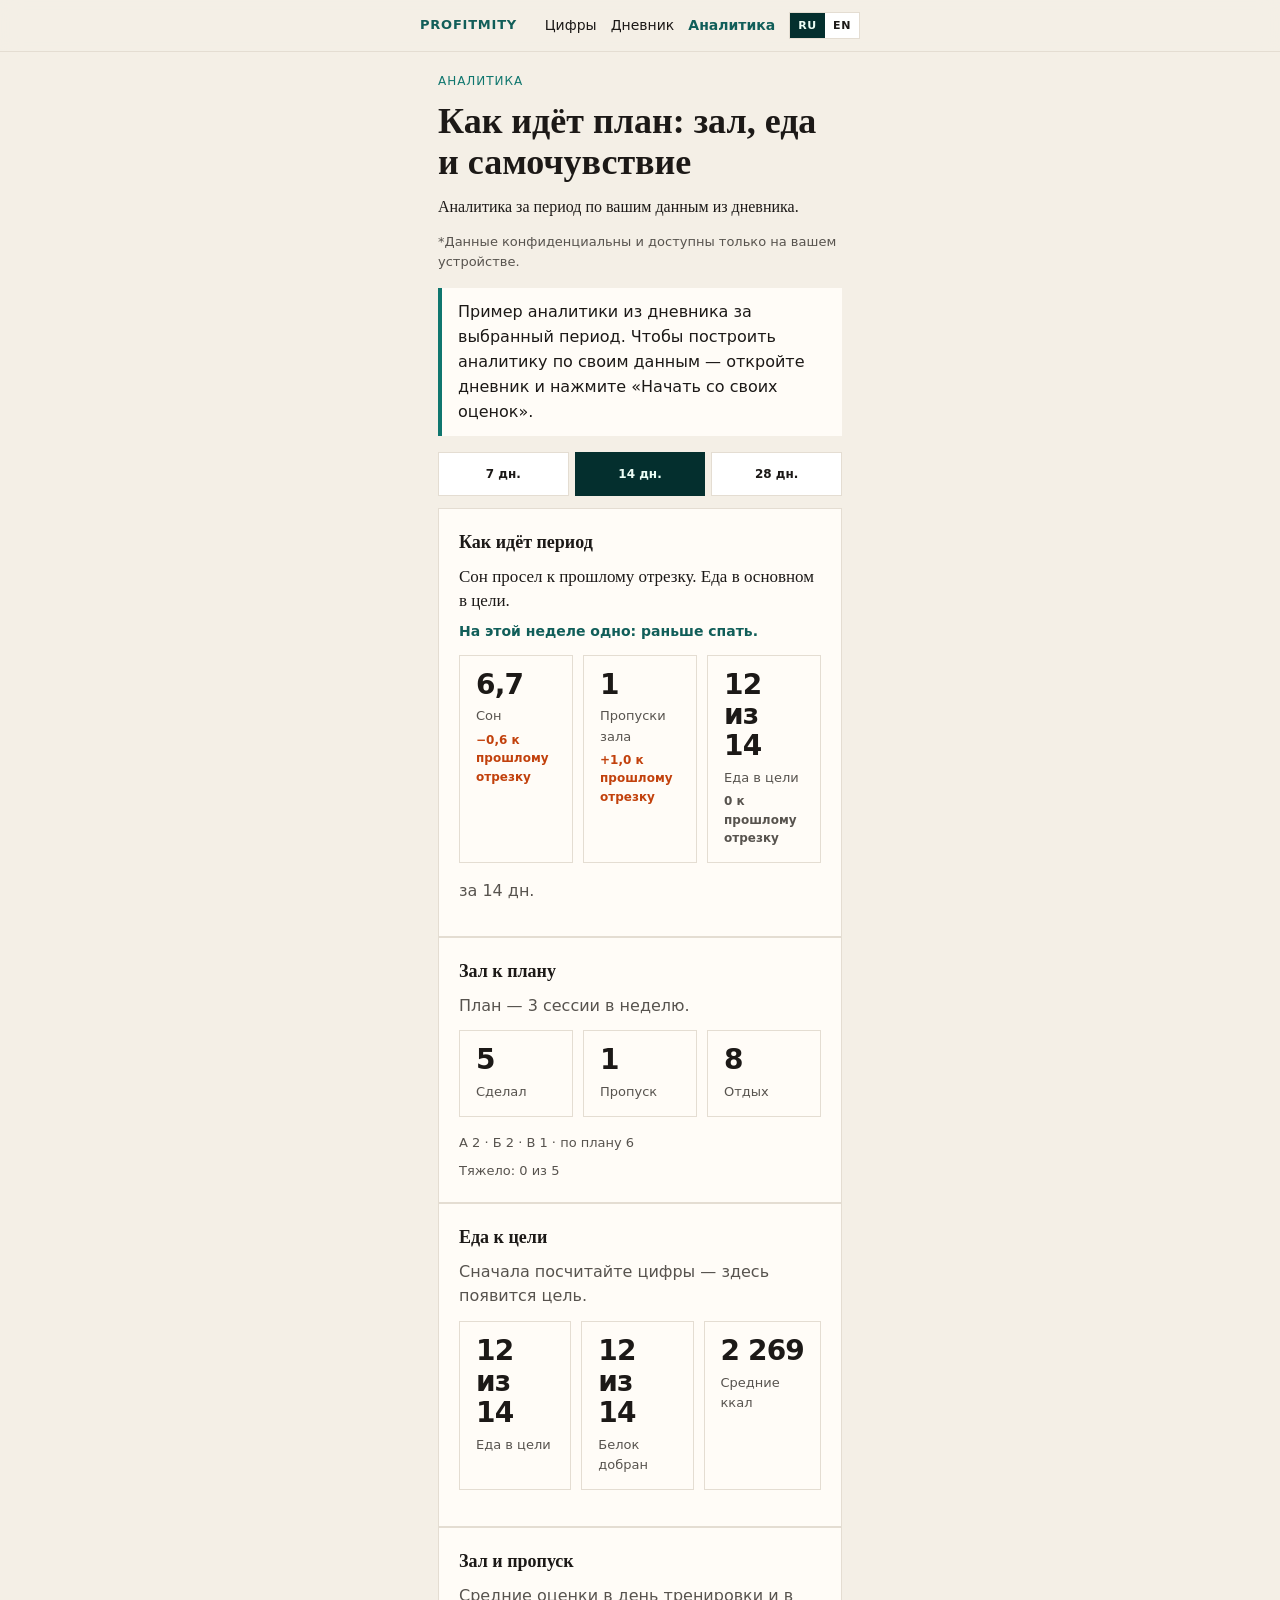
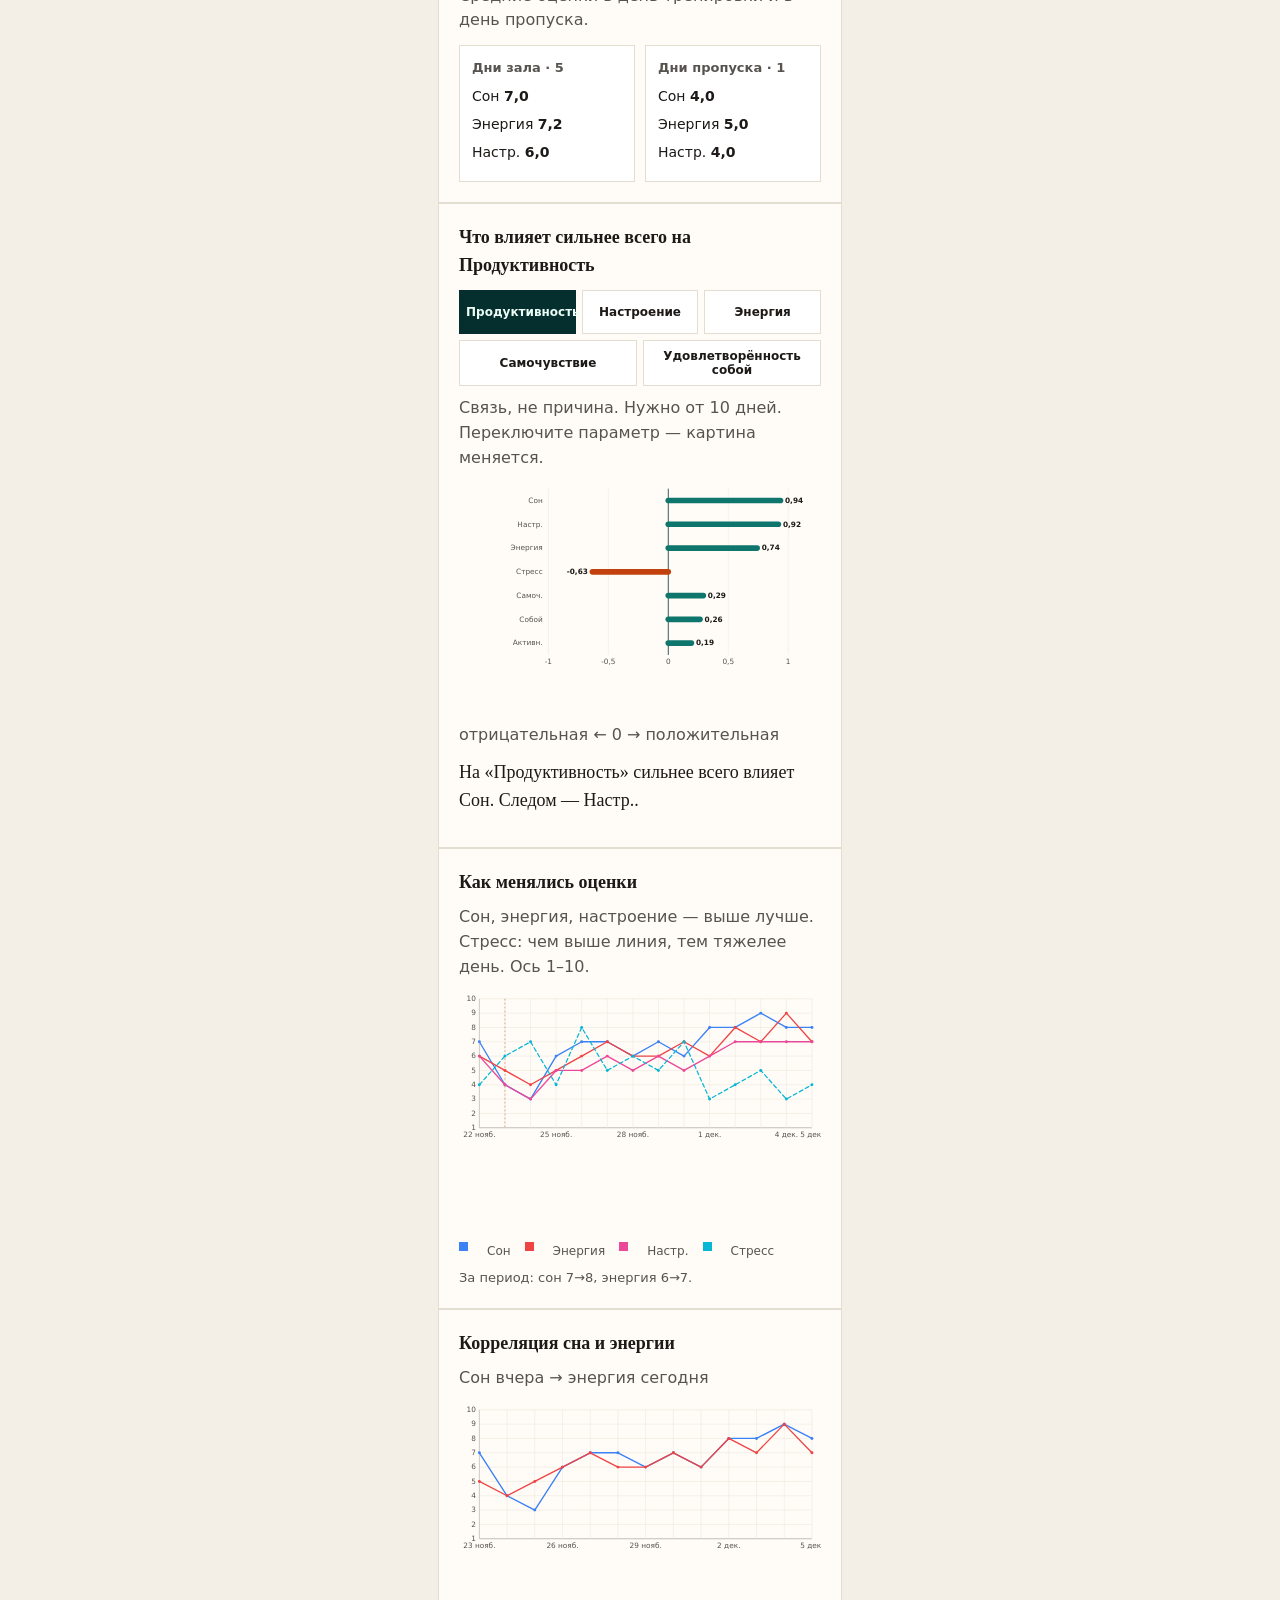
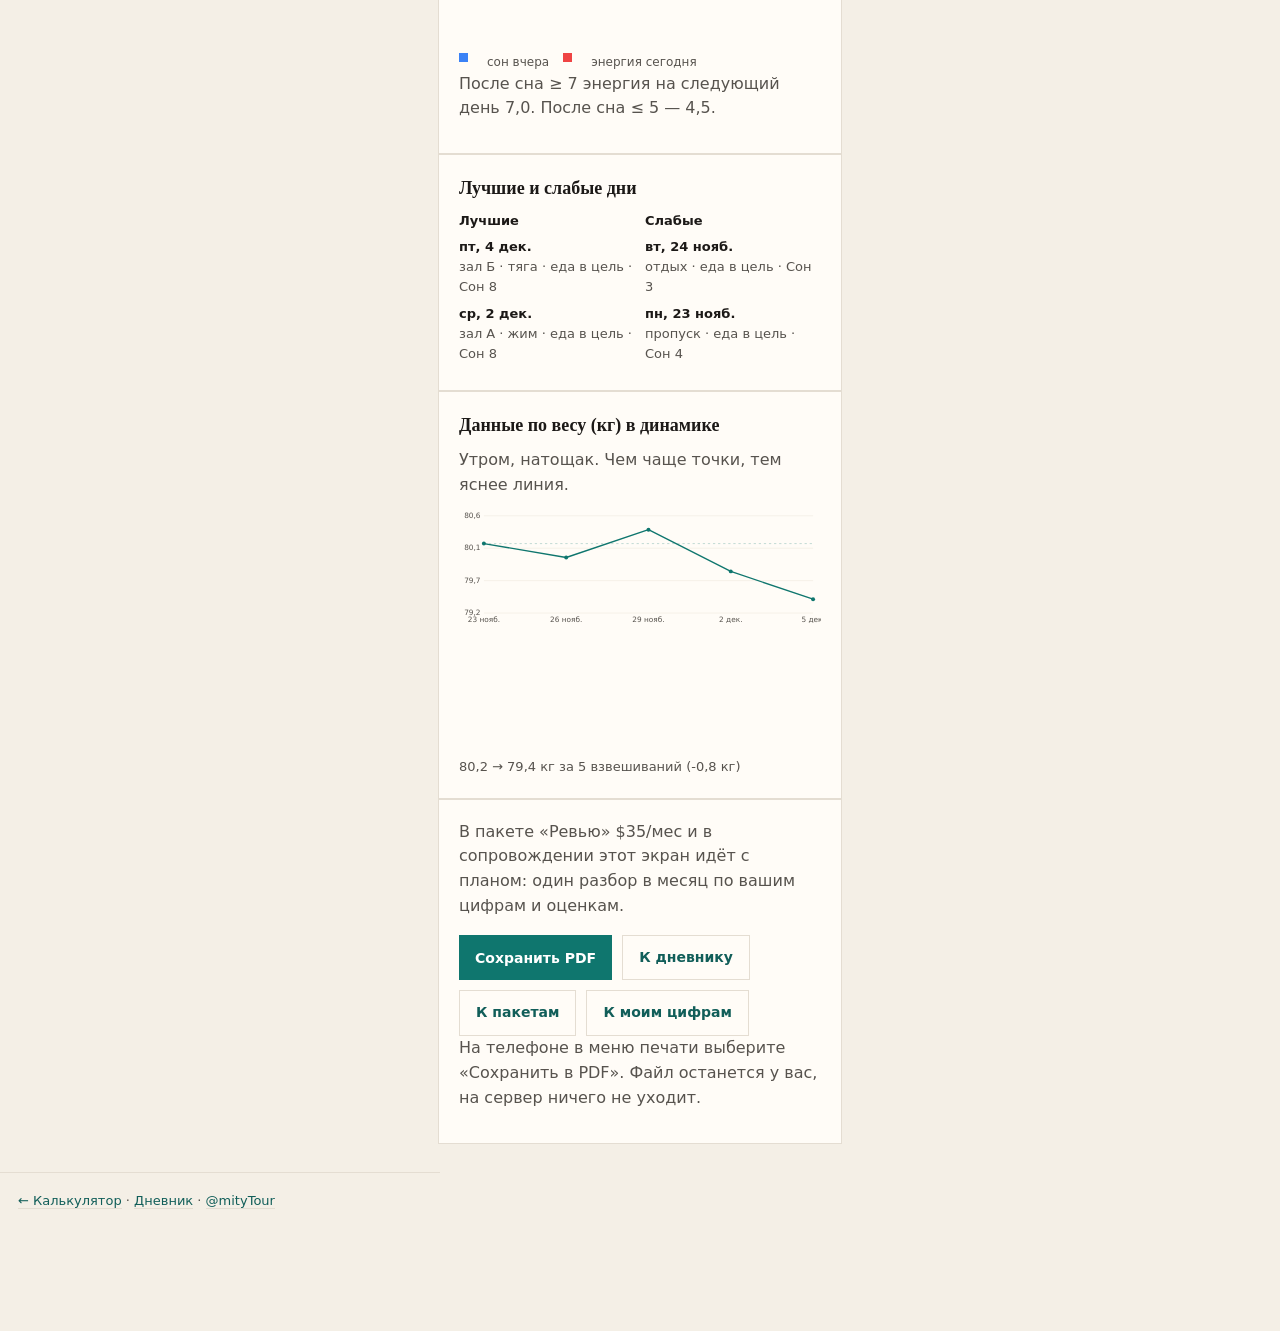
==== commit 2ac3aa83: "Decouple demo stress from mood so influence charts stop looking inverted. Co-authored-by: Cursor <cu" ====
--- a/site/analytics.html
+++ b/site/analytics.html
@@ -78,7 +78,7 @@
 
     <section class="panel dash-panel">
       <h3 data-i18n="diary.stack">Как менялись оценки</h3>
-      <p class="muted sans" data-i18n="diary.stackHint">Сон, энергия, настроение и стресс по дням. Ось 1–10 — так видно спад и восстановление.</p>
+      <p class="muted sans" data-i18n="diary.stackHint">Сон, энергия, настроение — выше лучше. Стресс: чем выше линия, тем тяжелее день. Ось 1–10.</p>
       <div class="chart-frame" id="stack-chart"></div>
       <p class="legend sans" id="stack-legend"></p>
       <p class="fact-line sans" id="stack-note"></p>
